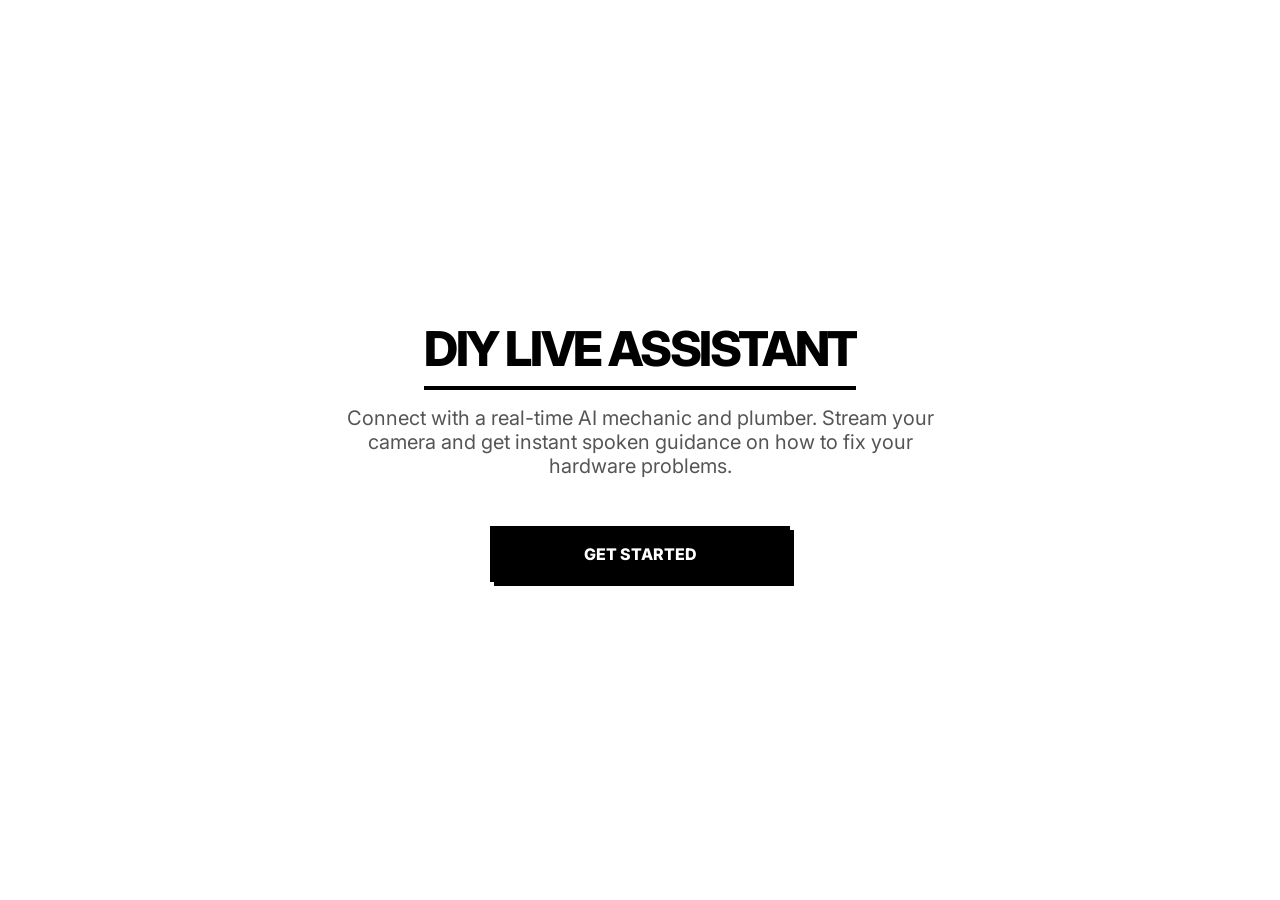
==== frontend/index.html @ 382ca2c0 "init" ====
<!DOCTYPE html>
<html lang="en">
<head>
    <meta charset="UTF-8">
    <meta name="viewport" content="width=device-width, initial-scale=1.0">
    <title>DIY Live Assistant</title>
    <link rel="stylesheet" href="style.css">
</head>
<body>
    <div class="landing-container">
        <h1 class="landing-title">DIY Live Assistant</h1>
        <p class="landing-subtitle">Connect with a real-time AI mechanic and plumber. Stream your camera and get instant spoken guidance on how to fix your hardware problems.</p>
        
        <a href="app.html" style="text-decoration: none; width: 100%; max-width: 300px;">
            <button class="btn btn-primary">Get Started</button>
        </a>
    </div>
</body>
</html>
---- frontend/style.css ----
@import url('https://fonts.googleapis.com/css2?family=Inter:wght@400;600;800&display=swap');

:root {
    --bg-light: #ffffff;
    --text-dark: #000000;
    --border-color: #000000;
    --primary: #000000;
    --primary-hover: #333333;
    --text-muted: #555555;
    --success: #000000;
    --danger: #000000;
}

* {
    box-sizing: border-box;
    margin: 0;
    padding: 0;
    font-family: 'Inter', sans-serif;
}

body {
    background-color: var(--bg-light);
    color: var(--text-dark);
    min-height: 100vh;
    overflow-x: hidden;
}

/* Minimalist Blueprint Boxes */
.minimal-box {
    background: var(--bg-light);
    border: 2px solid var(--border-color);
    padding: 1.5rem;
}

/* Landing Page Layout */
.landing-container {
    display: flex;
    flex-direction: column;
    justify-content: center;
    align-items: center;
    min-height: 100vh;
    padding: 2rem;
    text-align: center;
}

.landing-title {
    font-size: 3rem;
    font-weight: 800;
    margin-bottom: 1rem;
    text-transform: uppercase;
    letter-spacing: -0.05em;
    border-bottom: 4px solid var(--border-color);
    display: inline-block;
    padding-bottom: 0.5rem;
}

.landing-subtitle {
    font-size: 1.25rem;
    font-weight: 400;
    color: var(--text-muted);
    margin-bottom: 3rem;
    max-width: 600px;
}

/* Main UI Layout for App */
.app-container {
    position: relative;
    width: 100vw;
    height: 100vh;
    display: flex;
    justify-content: center;
    align-items: center;
    background-image: radial-gradient(#ccc 1px, transparent 1px);
    background-size: 20px 20px;
}

#camera-feed {
    position: absolute;
    top: 50%;
    left: 50%;
    transform: translate(-50%, -50%);
    width: 90%;
    max-width: 800px;
    height: auto;
    border: 4px solid var(--border-color);
    z-index: 0;
    background-color: #eee;
}

.ui-overlay {
    position: absolute;
    bottom: 2rem;
    right: 2rem;
    z-index: 10;
    width: 300px;
    display: flex;
    flex-direction: column;
    gap: 1rem;
    box-shadow: 8px 8px 0px var(--border-color);
}

.header h1 {
    font-size: 1.25rem;
    font-weight: 800;
    margin-bottom: 0.5rem;
    text-transform: uppercase;
}

.status-badge {
    display: inline-flex;
    align-items: center;
    gap: 0.5rem;
    font-size: 0.875rem;
    font-weight: 600;
    text-transform: uppercase;
}

.status-indicator {
    width: 12px;
    height: 12px;
    border: 2px solid var(--border-color);
    background-color: white;
}
.status-indicator.connected {
    background-color: var(--border-color);
}
.status-indicator.error {
    background-color: var(--border-color);
    background-image: repeating-linear-gradient(45deg, transparent, transparent 2px, #000 2px, #000 4px);
}

/* Tokens */
.token-card {
    display: flex;
    justify-content: space-between;
    align-items: center;
    border-top: 2px solid var(--border-color);
    padding-top: 1rem;
    margin-top: 0.5rem;
}

.token-balance {
    font-size: 1.25rem;
    font-weight: 800;
}

.link-btn {
    color: var(--text-dark);
    text-decoration: none;
    font-size: 0.875rem;
    font-weight: 800;
    text-transform: uppercase;
    border-bottom: 2px solid var(--border-color);
}
.link-btn:hover {
    background-color: var(--border-color);
    color: var(--bg-light);
}

/* Buttons */
.btn {
    width: 100%;
    padding: 1rem;
    border: 2px solid var(--border-color);
    font-size: 1rem;
    font-weight: 800;
    text-transform: uppercase;
    cursor: pointer;
    background-color: var(--bg-light);
    color: var(--text-dark);
    transition: all 0.2s ease;
    box-shadow: 4px 4px 0px var(--border-color);
}

.btn:hover {
    transform: translate(2px, 2px);
    box-shadow: 2px 2px 0px var(--border-color);
}

.btn:active {
    transform: translate(4px, 4px);
    box-shadow: 0px 0px 0px var(--border-color);
}

.btn-primary {
    background-color: var(--border-color);
    color: var(--bg-light);
}

/* Refill Page */
.refill-container {
    max-width: 900px;
    margin: 4rem auto;
    padding: 2rem;
}

.packages-grid {
    display: grid;
    grid-template-columns: repeat(auto-fit, minmax(250px, 1fr));
    gap: 2rem;
    margin-top: 3rem;
}

.package-card {
    display: flex;
    flex-direction: column;
    gap: 1rem;
    box-shadow: 8px 8px 0px var(--border-color);
}

.package-price {
    font-size: 2.5rem;
    font-weight: 800;
    border-bottom: 2px solid var(--border-color);
    padding-bottom: 0.5rem;
    margin-bottom: 0.5rem;
}

/* Animations */
@keyframes blink {
    0% { opacity: 1; }
    50% { opacity: 0; }
    100% { opacity: 1; }
}

.pulse-anim {
    animation: blink 1s infinite step-end;
}
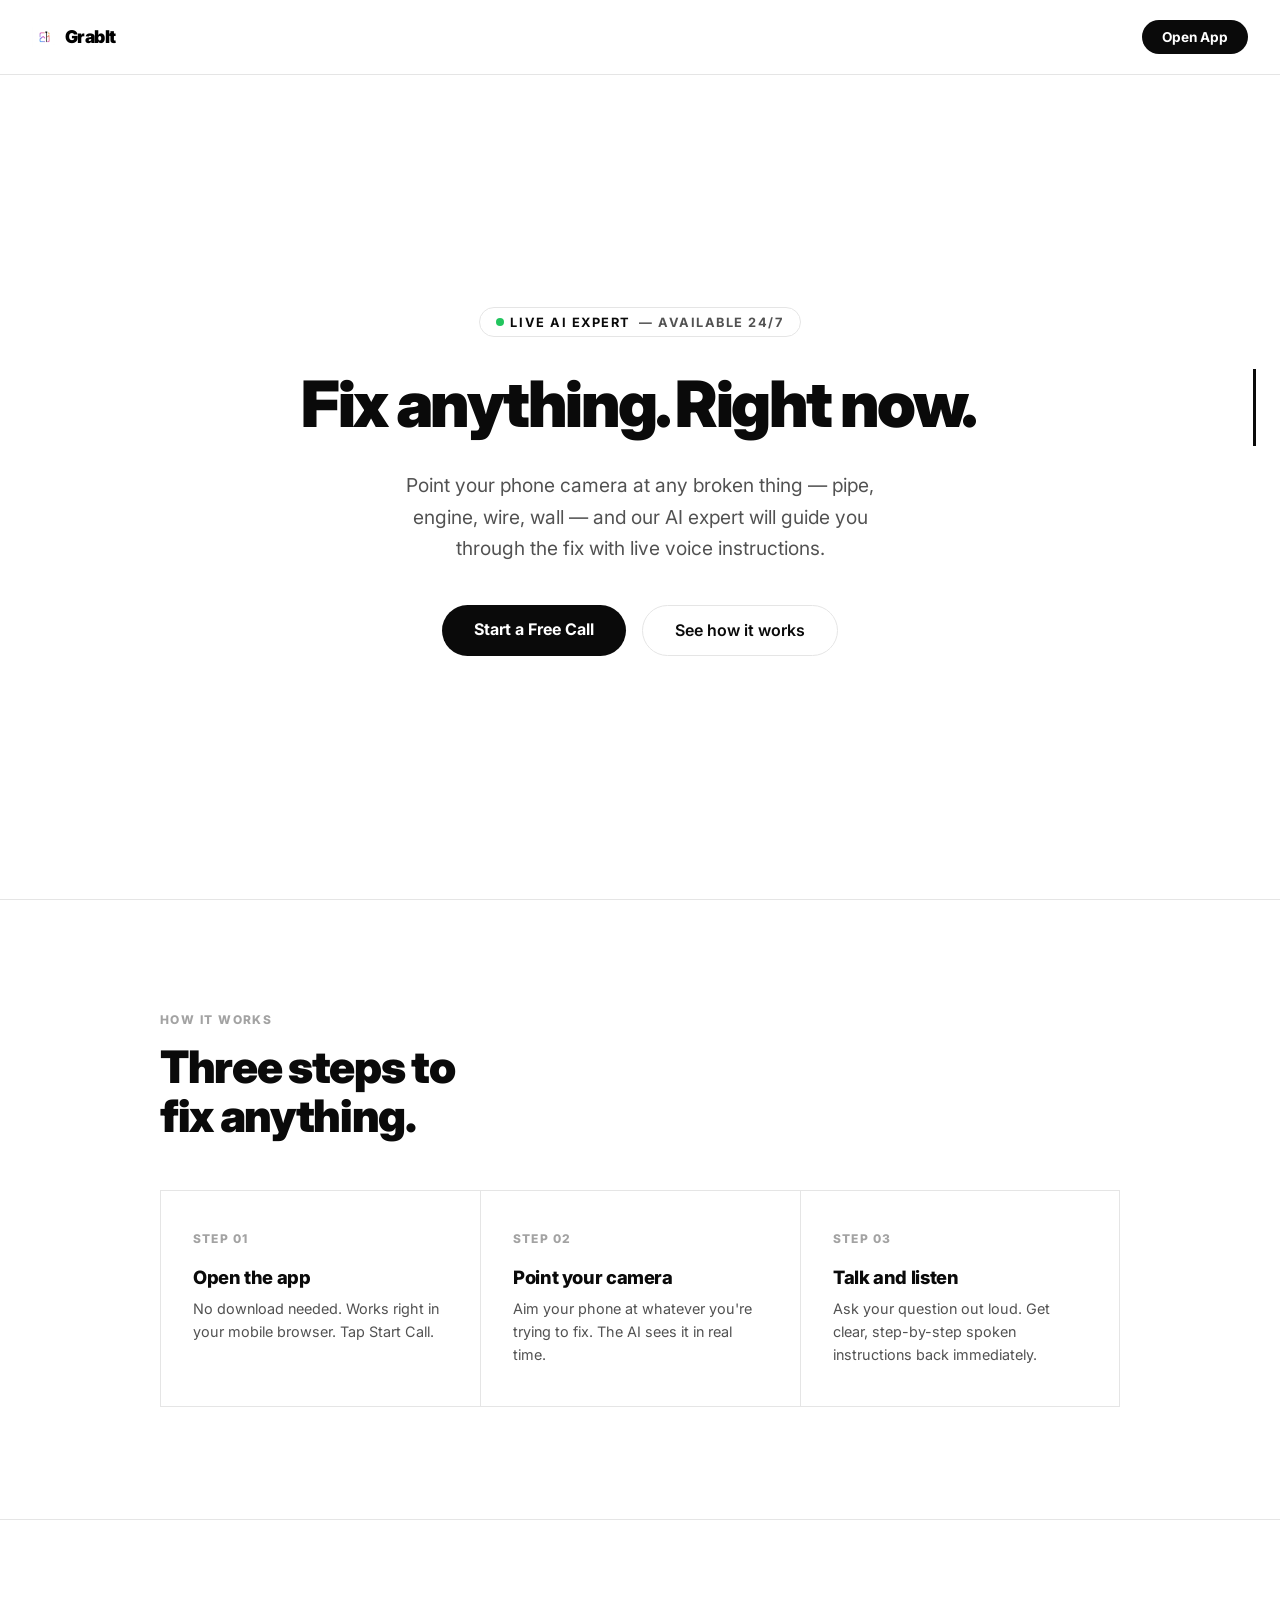
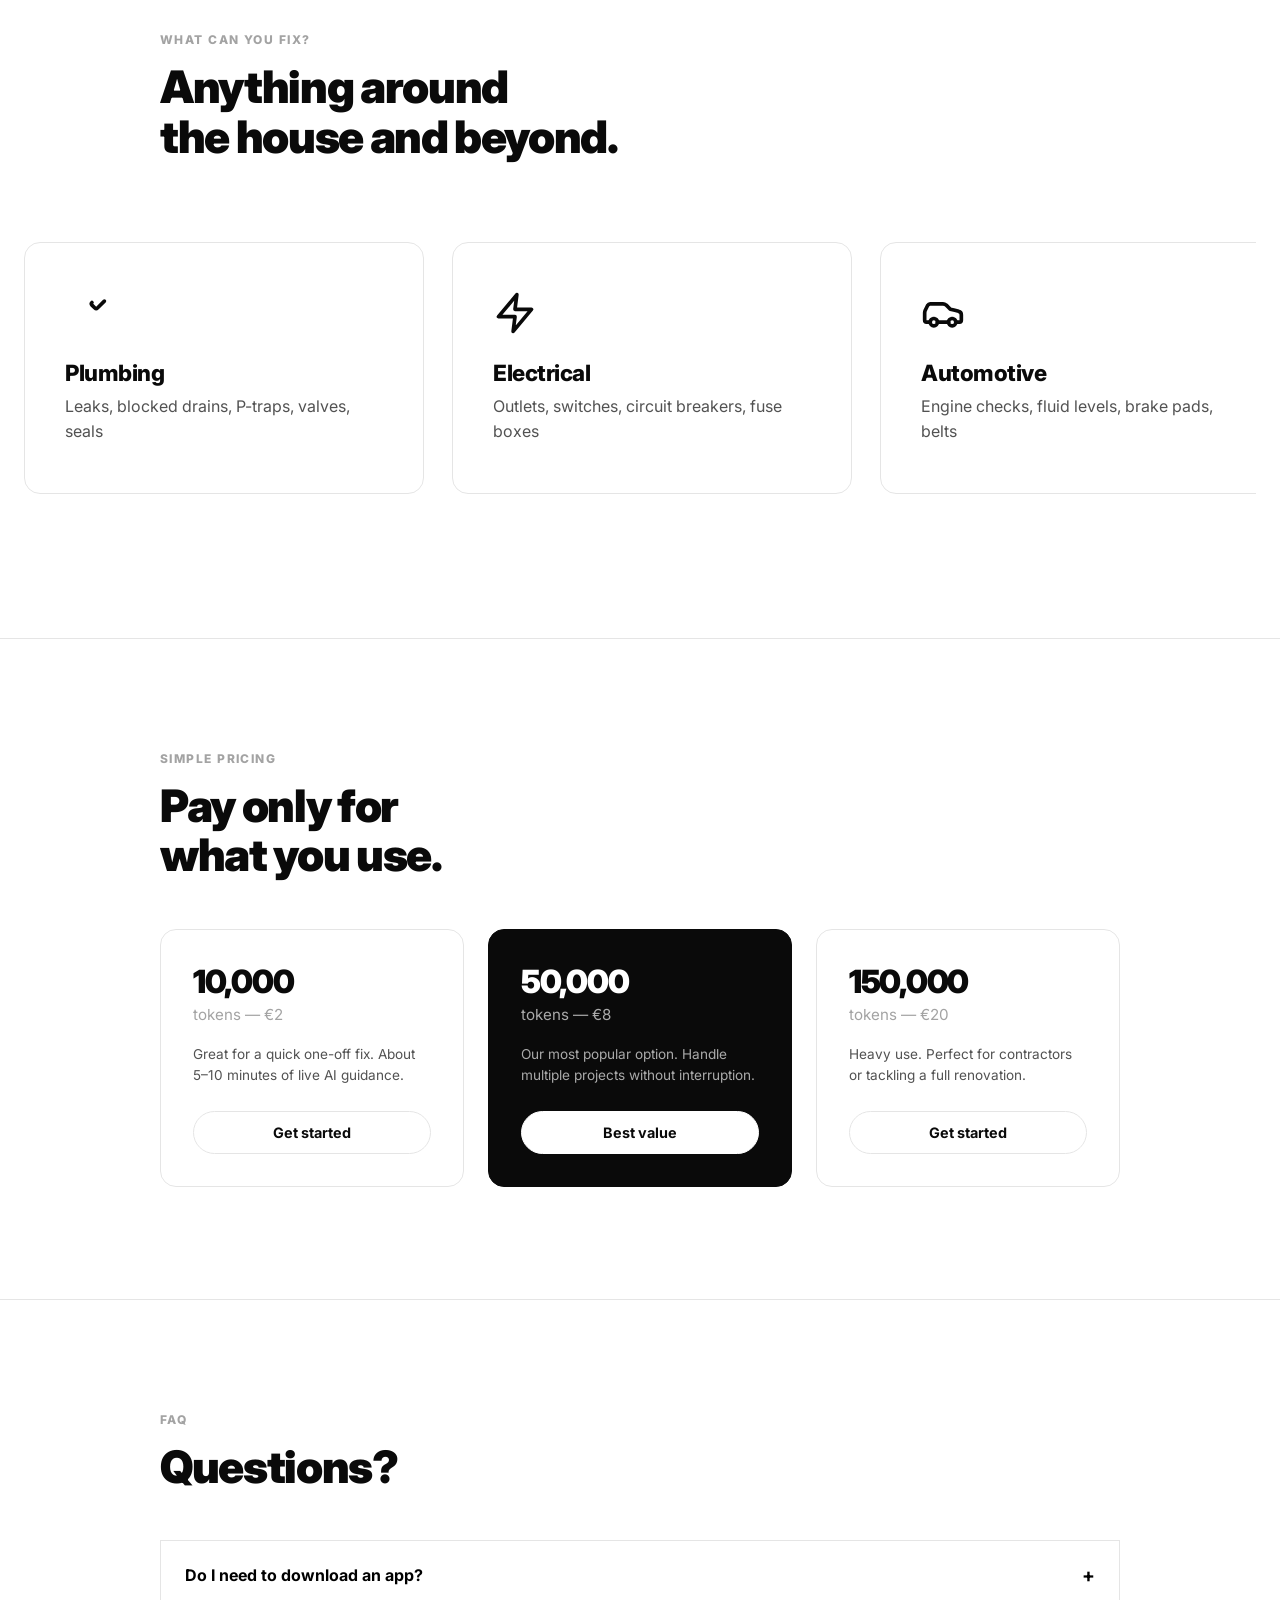
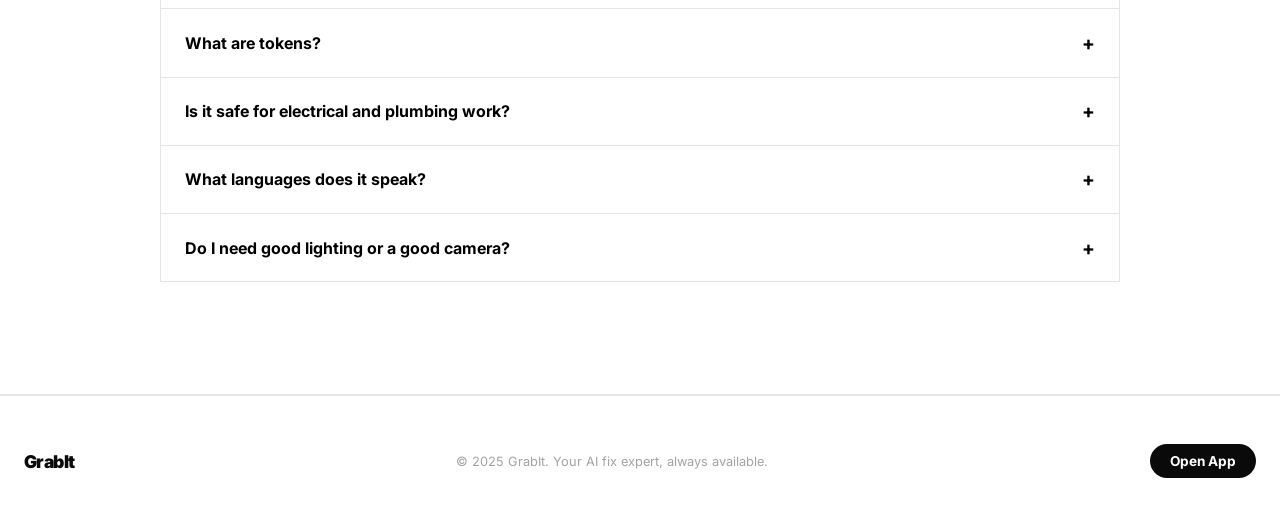
==== commit 3b0b342d: "added landing page" ====
--- a/frontend/index.html
+++ b/frontend/index.html
@@ -1,19 +1,303 @@
 <!DOCTYPE html>
 <html lang="en">
+
 <head>
     <meta charset="UTF-8">
     <meta name="viewport" content="width=device-width, initial-scale=1.0">
-    <title>DIY Live Assistant</title>
-    <link rel="stylesheet" href="style.css">
+    <meta name="description"
+        content="GrabIt — your real-time AI repair expert. Point your phone camera at any problem and get instant spoken guidance to fix it yourself.">
+    <title>GrabIt — AI Fix Expert in Your Pocket</title>
+    <link rel="preconnect" href="https://fonts.googleapis.com">
+    <link rel="preconnect" href="https://fonts.gstatic.com" crossorigin>
+    <link href="https://fonts.googleapis.com/css2?family=Inter:wght=400;500;600;700;800;900&display=swap"
+        rel="stylesheet">
+    <link rel="stylesheet" href="landind-style.css">
 </head>
+
 <body>
-    <div class="landing-container">
-        <h1 class="landing-title">DIY Live Assistant</h1>
-        <p class="landing-subtitle">Connect with a real-time AI mechanic and plumber. Stream your camera and get instant spoken guidance on how to fix your hardware problems.</p>
-        
-        <a href="app.html" style="text-decoration: none; width: 100%; max-width: 300px;">
-            <button class="btn btn-primary">Get Started</button>
-        </a>
-    </div>
+
+    <nav>
+        <div class="nav-logo">
+            <img src="./public/logo.png" alt="Logo">
+            <span>GrabIt</span>
+        </div>
+        <a href="app.html" class="nav-cta">Open App</a>
+    </nav>
+
+    <section class="hero animate-hero">
+        <div class="hero-eyebrow"><span>Live AI Expert</span> — Available 24/7</div>
+        <h1 class="typing-text">Fix anything. Right now.</h1>
+        <p class="hero-sub">
+            Point your phone camera at any broken thing — pipe, engine, wire, wall —
+            and our AI expert will guide you through the fix with live voice instructions.
+        </p>
+        <div class="hero-actions">
+            <a href="app.html" class="btn-primary">Start a Free Call</a>
+            <a href="#how" class="btn-ghost">See how it works</a>
+        </div>
+    </section>
+
+    <section class="section scroll-reveal" id="how">
+        <div class="section-inner">
+            <div class="section-label">How it works</div>
+            <h2 class="section-title">Three steps to<br>fix anything.</h2>
+            <div class="steps">
+                <div class="step">
+                    <div class="step-num">Step 01</div>
+                    <h3>Open the app</h3>
+                    <p>No download needed. Works right in your mobile browser. Tap Start Call.</p>
+                </div>
+                <div class="step">
+                    <div class="step-num">Step 02</div>
+                    <h3>Point your camera</h3>
+                    <p>Aim your phone at whatever you're trying to fix. The AI sees it in real time.</p>
+                </div>
+                <div class="step">
+                    <div class="step-num">Step 03</div>
+                    <h3>Talk and listen</h3>
+                    <p>Ask your question out loud. Get clear, step-by-step spoken instructions back immediately.</p>
+                </div>
+            </div>
+        </div>
+    </section>
+
+    <section class="section scroll-reveal" id="uses">
+        <div class="section-inner">
+            <div class="section-label">What can you fix?</div>
+            <h2 class="section-title">Anything around<br>the house and beyond.</h2>
+        </div>
+
+        <div class="use-cases-marquee">
+            <div class="use-cases-track">
+                <div class="use-case">
+                    <svg class="use-case-svg" viewBox="0 0 24 24" fill="none" stroke="currentColor" stroke-width="2"
+                        stroke-linecap="round" stroke-linejoin="round">
+                        <path
+                            d="M14.7 6.3a1 1 0 0 0 0 1.4l1.6 1.6a1 1 0 0 0 1.4 0l3.77-3.77a6 6 0 0 0-8.49l-9.19 9.19a4 4 0 0 0 5.66 5.66l9.2-9.19a6 6 0 0 0-8.49-8.49l-5.19 5.19" />
+                    </svg>
+                    <h3>Plumbing</h3>
+                    <p>Leaks, blocked drains, P-traps, valves, seals</p>
+                </div>
+                <div class="use-case">
+                    <svg class="use-case-svg" viewBox="0 0 24 24" fill="none" stroke="currentColor" stroke-width="2"
+                        stroke-linecap="round" stroke-linejoin="round">
+                        <polygon points="13 2 3 14 12 14 11 22 21 10 12 10 13 2" />
+                    </svg>
+                    <h3>Electrical</h3>
+                    <p>Outlets, switches, circuit breakers, fuse boxes</p>
+                </div>
+                <div class="use-case">
+                    <svg class="use-case-svg" viewBox="0 0 24 24" fill="none" stroke="currentColor" stroke-width="2"
+                        stroke-linecap="round" stroke-linejoin="round">
+                        <path
+                            d="M19 17h2c.6 0 1-.4 1-1v-3c0-.9-.7-1.7-1.5-1.9C18.7 10.6 16 10 16 10s-1.3-1.4-2.2-2.3c-.5-.4-1.1-.7-1.8-.7H5c-.6 0-1.1.4-1.4.9l-1.4 2.9A3.7 3.7 0 0 0 2 12v4c0 .6.4 1 1 1h2" />
+                        <circle cx="7" cy="17" r="2" />
+                        <path d="M9 17h6" />
+                        <circle cx="17" cy="17" r="2" />
+                    </svg>
+                    <h3>Automotive</h3>
+                    <p>Engine checks, fluid levels, brake pads, belts</p>
+                </div>
+                <div class="use-case">
+                    <svg class="use-case-svg" viewBox="0 0 24 24" fill="none" stroke="currentColor" stroke-width="2"
+                        stroke-linecap="round" stroke-linejoin="round">
+                        <rect x="3" y="3" width="18" height="18" rx="2" ry="2" />
+                        <line x1="9" y1="3" x2="9" y2="21" />
+                        <line x1="15" y1="3" x2="15" y2="21" />
+                        <line x1="3" y1="9" x2="21" y2="9" />
+                        <line x1="3" y1="15" x2="21" y2="15" />
+                    </svg>
+                    <h3>Construction</h3>
+                    <p>Walls, tiling, flooring, framing, patching</p>
+                </div>
+                <div class="use-case">
+                    <svg class="use-case-svg" viewBox="0 0 24 24" fill="none" stroke="currentColor" stroke-width="2"
+                        stroke-linecap="round" stroke-linejoin="round">
+                        <path d="M14 14.76V3.5a2.5 2.5 0 0 0-5 0v11.26a4.5 4.5 0 1 0 5 0z" />
+                    </svg>
+                    <h3>HVAC</h3>
+                    <p>Filters, thermostats, vents, AC diagnostics</p>
+                </div>
+                <div class="use-case">
+                    <svg class="use-case-svg" viewBox="0 0 24 24" fill="none" stroke="currentColor" stroke-width="2"
+                        stroke-linecap="round" stroke-linejoin="round">
+                        <path d="M18 2h-6a2 2 0 0 0-2 2v16a2 2 0 0 0 2 2h6a2 2 0 0 0 2-2V4a2 2 0 0 0-2-2z" />
+                        <path d="M14 18h.01" />
+                    </svg>
+                    <h3>Appliances</h3>
+                    <p>Washing machines, ovens, fridges, boilers</p>
+                </div>
+
+                <div class="use-case">
+                    <svg class="use-case-svg" viewBox="0 0 24 24" fill="none" stroke="currentColor" stroke-width="2"
+                        stroke-linecap="round" stroke-linejoin="round">
+                        <path
+                            d="M14.7 6.3a1 1 0 0 0 0 1.4l1.6 1.6a1 1 0 0 0 1.4 0l3.77-3.77a6 6 0 0 0-8.49l-9.19 9.19a4 4 0 0 0 5.66 5.66l9.2-9.19a6 6 0 0 0-8.49-8.49l-5.19 5.19" />
+                    </svg>
+                    <h3>Plumbing</h3>
+                    <p>Leaks, blocked drains, P-traps, valves, seals</p>
+                </div>
+                <div class="use-case">
+                    <svg class="use-case-svg" viewBox="0 0 24 24" fill="none" stroke="currentColor" stroke-width="2"
+                        stroke-linecap="round" stroke-linejoin="round">
+                        <polygon points="13 2 3 14 12 14 11 22 21 10 12 10 13 2" />
+                    </svg>
+                    <h3>Electrical</h3>
+                    <p>Outlets, switches, circuit breakers, fuse boxes</p>
+                </div>
+                <div class="use-case">
+                    <svg class="use-case-svg" viewBox="0 0 24 24" fill="none" stroke="currentColor" stroke-width="2"
+                        stroke-linecap="round" stroke-linejoin="round">
+                        <path
+                            d="M19 17h2c.6 0 1-.4 1-1v-3c0-.9-.7-1.7-1.5-1.9C18.7 10.6 16 10 16 10s-1.3-1.4-2.2-2.3c-.5-.4-1.1-.7-1.8-.7H5c-.6 0-1.1.4-1.4.9l-1.4 2.9A3.7 3.7 0 0 0 2 12v4c0 .6.4 1 1 1h2" />
+                        <circle cx="7" cy="17" r="2" />
+                        <path d="M9 17h6" />
+                        <circle cx="17" cy="17" r="2" />
+                    </svg>
+                    <h3>Automotive</h3>
+                    <p>Engine checks, fluid levels, brake pads, belts</p>
+                </div>
+                <div class="use-case">
+                    <svg class="use-case-svg" viewBox="0 0 24 24" fill="none" stroke="currentColor" stroke-width="2"
+                        stroke-linecap="round" stroke-linejoin="round">
+                        <rect x="3" y="3" width="18" height="18" rx="2" ry="2" />
+                        <line x1="9" y1="3" x2="9" y2="21" />
+                        <line x1="15" y1="3" x2="15" y2="21" />
+                        <line x1="3" y1="9" x2="21" y2="9" />
+                        <line x1="3" y1="15" x2="21" y2="15" />
+                    </svg>
+                    <h3>Construction</h3>
+                    <p>Walls, tiling, flooring, framing, patching</p>
+                </div>
+                <div class="use-case">
+                    <svg class="use-case-svg" viewBox="0 0 24 24" fill="none" stroke="currentColor" stroke-width="2"
+                        stroke-linecap="round" stroke-linejoin="round">
+                        <path d="M14 14.76V3.5a2.5 2.5 0 0 0-5 0v11.26a4.5 4.5 0 1 0 5 0z" />
+                    </svg>
+                    <h3>HVAC</h3>
+                    <p>Filters, thermostats, vents, AC diagnostics</p>
+                </div>
+                <div class="use-case">
+                    <svg class="use-case-svg" viewBox="0 0 24 24" fill="none" stroke="currentColor" stroke-width="2"
+                        stroke-linecap="round" stroke-linejoin="round">
+                        <path d="M18 2h-6a2 2 0 0 0-2 2v16a2 2 0 0 0 2 2h6a2 2 0 0 0 2-2V4a2 2 0 0 0-2-2z" />
+                        <path d="M14 18h.01" />
+                    </svg>
+                    <h3>Appliances</h3>
+                    <p>Washing machines, ovens, fridges, boilers</p>
+                </div>
+            </div>
+        </div>
+    </section>
+
+    <section class="section scroll-reveal" id="pricing">
+        <div class="section-inner">
+            <div class="section-label">Simple pricing</div>
+            <h2 class="section-title">Pay only for<br>what you use.</h2>
+            <div class="pricing-grid">
+                <div class="price-card">
+                    <div class="price-tokens">10,000</div>
+                    <div class="price-amount">tokens — €2</div>
+                    <p class="price-desc">Great for a quick one-off fix. About 5–10 minutes of live AI guidance.</p>
+                    <a href="refill.html" class="price-btn">Get started</a>
+                </div>
+                <div class="price-card featured">
+                    <div class="price-tokens">50,000</div>
+                    <div class="price-amount">tokens — €8</div>
+                    <p class="price-desc">Our most popular option. Handle multiple projects without interruption.</p>
+                    <a href="refill.html" class="price-btn">Best value</a>
+                </div>
+                <div class="price-card">
+                    <div class="price-tokens">150,000</div>
+                    <div class="price-amount">tokens — €20</div>
+                    <p class="price-desc">Heavy use. Perfect for contractors or tackling a full renovation.</p>
+                    <a href="refill.html" class="price-btn">Get started</a>
+                </div>
+            </div>
+        </div>
+    </section>
+
+    <section class="section scroll-reveal" id="faq">
+        <div class="section-inner">
+            <div class="section-label">FAQ</div>
+            <h2 class="section-title">Questions?</h2>
+            <div class="faq-list">
+                <div class="faq-item">
+                    <button class="faq-q" onclick="toggleFaq(this)">
+                        Do I need to download an app?
+                        <span class="arrow">+</span>
+                    </button>
+                    <div class="faq-a">No. GrabIt runs entirely in your mobile browser — Safari, Chrome, Firefox. Just
+                        open the link and tap Start Call.</div>
+                </div>
+                <div class="faq-item">
+                    <button class="faq-q" onclick="toggleFaq(this)">
+                        What are tokens?
+                        <span class="arrow">+</span>
+                    </button>
+                    <div class="faq-a">Tokens are our usage unit. A live AI call uses tokens as you talk and stream
+                        video. You only pay for the time you actually use.</div>
+                </div>
+                <div class="faq-item">
+                    <button class="faq-q" onclick="toggleFaq(this)">
+                        Is it safe for electrical and plumbing work?
+                        <span class="arrow">+</span>
+                    </button>
+                    <div class="faq-a">The AI will always tell you to turn off the power or shut the water valve before
+                        touching anything. Safety is built into every step.</div>
+                </div>
+                <div class="faq-item">
+                    <button class="faq-q" onclick="toggleFaq(this)">
+                        What languages does it speak?
+                        <span class="arrow">+</span>
+                    </button>
+                    <div class="faq-a">Just speak to it in your language and it will match you instantly — English,
+                        Spanish, French, German, Croatian, and dozens more.</div>
+                </div>
+                <div class="faq-item">
+                    <button class="faq-q" onclick="toggleFaq(this)">
+                        Do I need good lighting or a good camera?
+                        <span class="arrow">+</span>
+                    </button>
+                    <div class="faq-a">Any modern smartphone works. The AI will ask you to reposition the camera if it
+                        can't see clearly enough to help you.</div>
+                </div>
+            </div>
+        </div>
+    </section>
+
+    <footer>
+        <div class="footer-logo">GrabIt</div>
+        <div class="footer-note">© 2025 GrabIt. Your AI fix expert, always available.</div>
+        <a href="app.html" class="nav-cta" style="font-size:0.85rem;">Open App</a>
+    </footer>
+
+    <script>
+        function toggleFaq(btn) {
+            const item = btn.closest('.faq-item');
+            item.classList.toggle('open');
+        }
+
+        const observerOptions = {
+            root: null,
+            rootMargin: '0px',
+            threshold: 0.15
+        };
+
+        const revealOnScroll = new IntersectionObserver((entries, observer) => {
+            entries.forEach(entry => {
+                if (entry.isIntersecting) {
+                    entry.target.classList.add('in-view');
+                    observer.unobserve(entry.target);
+                }
+            });
+        }, observerOptions);
+
+        document.querySelectorAll('.scroll-reveal').forEach(el => {
+            revealOnScroll.observe(el);
+        });
+    </script>
+
 </body>
-</html>
+
+</html>
--- a/frontend/landind-style.css
+++ b/frontend/landind-style.css
@@ -0,0 +1,597 @@
+*,
+*::before,
+*::after {
+    box-sizing: border-box;
+    margin: 0;
+    padding: 0;
+}
+
+:root {
+    --black: #0a0a0a;
+    --white: #ffffff;
+    --gray-100: #f5f5f5;
+    --gray-200: #e5e5e5;
+    --gray-400: #a3a3a3;
+    --gray-600: #525252;
+}
+
+html {
+    scroll-behavior: smooth;
+}
+
+body {
+    font-family: 'Inter', sans-serif;
+    background: var(--white);
+    color: var(--black);
+    overflow-x: hidden;
+}
+
+/* ── NAV ─────────────────────────────────── */
+nav {
+    position: fixed;
+    top: 0;
+    left: 0;
+    right: 0;
+    z-index: 100;
+    display: flex;
+    justify-content: space-between;
+    align-items: center;
+    padding: 1.25rem 2rem;
+    background: rgba(255, 255, 255, 0.92);
+    backdrop-filter: blur(12px);
+    border-bottom: 1px solid var(--gray-200);
+}
+
+.nav-logo {
+    display: flex;
+    align-items: center;
+    gap: 8px;
+    font-size: 1.1rem;
+    font-weight: 900;
+    letter-spacing: -0.03em;
+    color: #000000;
+}
+
+.nav-logo img {
+    height: 1.25rem;
+    width: auto;
+    object-fit: contain;
+}
+
+.nav-cta {
+    background: var(--black);
+    color: var(--white);
+    text-decoration: none;
+    font-size: 0.85rem;
+    font-weight: 700;
+    padding: 0.55rem 1.25rem;
+    border-radius: 50px;
+    transition: opacity 0.2s;
+}
+
+.nav-cta:hover {
+    opacity: 0.75;
+}
+
+/* ── ANIMATIONS ──────────────────────────── */
+
+@keyframes heroFadeUp {
+    0% {
+        opacity: 0;
+        transform: translateY(30px);
+    }
+
+    100% {
+        opacity: 1;
+        transform: translateY(0);
+    }
+}
+
+/* Typing Keyframes */
+@keyframes typing {
+    from {
+        width: 0
+    }
+
+    to {
+        width: 100%
+    }
+}
+
+@keyframes blink-caret {
+
+    from,
+    to {
+        border-color: transparent
+    }
+
+    50% {
+        border-color: var(--black);
+    }
+}
+
+@keyframes marquee {
+    0% {
+        transform: translate3d(0, 0, 0);
+    }
+
+    100% {
+        transform: translate3d(-50%, 0, 0);
+    }
+}
+
+.scroll-reveal {
+    opacity: 0;
+    transform: translateY(50px);
+    transition: opacity 0.8s cubic-bezier(0.16, 1, 0.3, 1), transform 0.8s cubic-bezier(0.16, 1, 0.3, 1);
+}
+
+.scroll-reveal.in-view {
+    opacity: 1;
+    transform: translateY(0);
+}
+
+/* ── HERO ────────────────────────────────── */
+.hero {
+    min-height: 100vh;
+    display: flex;
+    flex-direction: column;
+    justify-content: center;
+    align-items: center;
+    text-align: center;
+    padding: 8rem 1.5rem 4rem;
+    border-bottom: 1px solid var(--gray-200);
+}
+
+.animate-hero .hero-eyebrow,
+.animate-hero .hero-sub,
+.animate-hero .hero-actions {
+    opacity: 0;
+    animation: heroFadeUp 1s cubic-bezier(0.16, 1, 0.3, 1) forwards;
+}
+
+.animate-hero .hero-eyebrow {
+    animation-delay: 0.1s;
+}
+
+.animate-hero .hero-sub {
+    animation-delay: 1.1s;
+}
+
+/* Delayed slightly to let heading finish typing */
+.animate-hero .hero-actions {
+    animation-delay: 1.3s;
+}
+
+.hero-eyebrow {
+    display: inline-flex;
+    align-items: center;
+    gap: 0.5rem;
+    font-size: 0.8rem;
+    font-weight: 700;
+    text-transform: uppercase;
+    letter-spacing: 0.12em;
+    color: var(--gray-600);
+    border: 1px solid var(--gray-200);
+    padding: 0.4rem 1rem;
+    border-radius: 50px;
+    margin-bottom: 2rem;
+}
+
+/* Pure CSS Typing Heading Layout */
+.typing-text {
+    font-size: clamp(2rem, 5vw, 4.5rem);
+    font-weight: 900;
+    letter-spacing: -0.04em;
+    line-height: 1.1;
+    max-width: 100%;
+    overflow: hidden;
+    border-right: 3px solid var(--black);
+    white-space: nowrap;
+    margin: 0 auto 1.5rem;
+    width: 0;
+    min-height: 1.2em;
+    /* Prevents vertical layout shift */
+    animation:
+        typing 1.2s steps(25, end) 0.3s forwards,
+        blink-caret 0.75s step-end infinite;
+}
+
+.hero-eyebrow span {
+    color: var(--black);
+    display: inline-flex;
+    align-items: center;
+    gap: 6px;
+}
+
+/* Custom CSS Indicator Dot to Replace Emoji */
+.hero-eyebrow span::before {
+    content: '';
+    display: inline-block;
+    width: 8px;
+    height: 8px;
+    background-color: #22c55e;
+    border-radius: 50%;
+}
+
+.hero-sub {
+    font-size: clamp(1rem, 2.5vw, 1.2rem);
+    color: var(--gray-600);
+    max-width: 520px;
+    line-height: 1.65;
+    margin-bottom: 2.5rem;
+}
+
+.hero-actions {
+    display: flex;
+    gap: 1rem;
+    flex-wrap: wrap;
+    justify-content: center;
+}
+
+.btn-primary {
+    background: var(--black);
+    color: var(--white);
+    text-decoration: none;
+    font-size: 1rem;
+    font-weight: 700;
+    padding: 0.9rem 2rem;
+    border-radius: 50px;
+    transition: opacity 0.2s, transform 0.2s;
+    display: inline-block;
+}
+
+.btn-primary:hover {
+    opacity: 0.8;
+    transform: translateY(-2px);
+}
+
+.btn-ghost {
+    background: transparent;
+    color: var(--black);
+    text-decoration: none;
+    font-size: 1rem;
+    font-weight: 600;
+    padding: 0.9rem 2rem;
+    border-radius: 50px;
+    border: 1.5px solid var(--gray-200);
+    transition: border-color 0.2s, transform 0.2s;
+    display: inline-block;
+}
+
+.btn-ghost:hover {
+    border-color: var(--black);
+    transform: translateY(-2px);
+}
+
+/* ── HOW IT WORKS ────────────────────────── */
+.section {
+    padding: 7rem 1.5rem;
+    border-bottom: 1px solid var(--gray-200);
+}
+
+.section-inner {
+    max-width: 960px;
+    margin: 0 auto;
+}
+
+.section-label {
+    font-size: 0.75rem;
+    font-weight: 800;
+    text-transform: uppercase;
+    letter-spacing: 0.12em;
+    color: var(--gray-400);
+    margin-bottom: 1rem;
+}
+
+.section-title {
+    font-size: clamp(1.8rem, 4vw, 2.8rem);
+    font-weight: 900;
+    letter-spacing: -0.03em;
+    line-height: 1.1;
+    margin-bottom: 3rem;
+}
+
+.steps {
+    display: grid;
+    grid-template-columns: repeat(auto-fit, minmax(220px, 1fr));
+    gap: 0;
+}
+
+.step {
+    padding: 2.5rem 2rem;
+    border: 1px solid var(--gray-200);
+    border-right: none;
+    transition: background 0.2s;
+}
+
+.step:last-child {
+    border-right: 1px solid var(--gray-200);
+}
+
+.step:hover {
+    background: var(--gray-100);
+}
+
+.step-num {
+    font-size: 0.75rem;
+    font-weight: 800;
+    color: var(--gray-400);
+    text-transform: uppercase;
+    letter-spacing: 0.1em;
+    margin-bottom: 1.25rem;
+}
+
+.step h3 {
+    font-size: 1.15rem;
+    font-weight: 800;
+    margin-bottom: 0.6rem;
+    letter-spacing: -0.02em;
+}
+
+.step p {
+    font-size: 0.9rem;
+    color: var(--gray-600);
+    line-height: 1.6;
+}
+
+/* ── AUTOMATED USE CASES TRACK ── */
+.use-cases-marquee {
+    width: 100%;
+    overflow: hidden;
+    padding: 2rem 0;
+    position: relative;
+}
+
+.use-cases-track {
+    white-space: nowrap;
+    display: inline-block;
+    animation: marquee 25s linear infinite;
+}
+
+.use-cases-track:hover {
+    animation-play-state: paused;
+}
+
+.use-case {
+    display: inline-block;
+    vertical-align: top;
+    background: var(--white);
+    border: 1px solid var(--gray-200);
+    padding: 3rem 2.5rem;
+    width: 400px;
+    margin-right: 24px;
+    white-space: normal;
+    border-radius: 16px;
+    transition: background 0.25s, color 0.25s, transform 0.25s;
+}
+
+.use-case:hover {
+    background: var(--black);
+    color: var(--white);
+    transform: translateY(-4px);
+}
+
+.use-case-svg {
+    width: 44px;
+    height: 44px;
+    margin-bottom: 20px;
+    color: inherit;
+}
+
+.use-case h3 {
+    font-size: 1.4rem;
+    font-weight: 800;
+    letter-spacing: -0.02em;
+    margin-bottom: 0.5rem;
+}
+
+.use-case p {
+    font-size: 1rem;
+    color: var(--gray-600);
+    line-height: 1.6;
+}
+
+.use-case:hover p {
+    color: var(--gray-400);
+}
+
+/* ── PRICING ─────────────────────────────── */
+.pricing-grid {
+    display: grid;
+    grid-template-columns: repeat(auto-fit, minmax(240px, 1fr));
+    gap: 1.5rem;
+    margin-top: 1rem;
+}
+
+.price-card {
+    border: 1.5px solid var(--gray-200);
+    padding: 2rem;
+    border-radius: 16px;
+    transition: border-color 0.2s, transform 0.2s;
+}
+
+.price-card:hover {
+    border-color: var(--black);
+    transform: translateY(-4px);
+}
+
+.price-card.featured {
+    background: var(--black);
+    color: var(--white);
+    border-color: var(--black);
+}
+
+.price-tokens {
+    font-size: 2rem;
+    font-weight: 900;
+    letter-spacing: -0.04em;
+    margin-bottom: 0.25rem;
+}
+
+.price-amount {
+    font-size: 0.95rem;
+    color: var(--gray-400);
+    margin-bottom: 1.25rem;
+}
+
+.price-card.featured .price-amount {
+    color: #aaa;
+}
+
+.price-desc {
+    font-size: 0.85rem;
+    color: var(--gray-600);
+    line-height: 1.6;
+    margin-bottom: 1.5rem;
+}
+
+.price-card.featured .price-desc {
+    color: #aaa;
+}
+
+.price-btn {
+    display: block;
+    text-align: center;
+    text-decoration: none;
+    font-size: 0.9rem;
+    font-weight: 700;
+    padding: 0.75rem;
+    border-radius: 50px;
+    border: 1.5px solid var(--gray-200);
+    color: var(--black);
+    transition: background 0.2s, color 0.2s;
+}
+
+.price-btn:hover {
+    background: var(--black);
+    color: var(--white);
+    border-color: var(--black);
+}
+
+.price-card.featured .price-btn {
+    background: var(--white);
+    color: var(--black);
+    border-color: var(--white);
+}
+
+.price-card.featured .price-btn:hover {
+    background: var(--gray-200);
+}
+
+/* ── FAQ ─────────────────────────────────── */
+.faq-list {
+    display: flex;
+    flex-direction: column;
+    gap: 0;
+    border: 1px solid var(--gray-200);
+}
+
+.faq-item {
+    border-bottom: 1px solid var(--gray-200);
+    overflow: hidden;
+}
+
+.faq-item:last-child {
+    border-bottom: none;
+}
+
+.faq-q {
+    width: 100%;
+    background: none;
+    border: none;
+    text-align: left;
+    font-family: 'Inter', sans-serif;
+    font-size: 1rem;
+    font-weight: 700;
+    padding: 1.35rem 1.5rem;
+    cursor: pointer;
+    display: flex;
+    justify-content: space-between;
+    align-items: center;
+    transition: background 0.15s;
+}
+
+.faq-q:hover {
+    background: var(--gray-100);
+}
+
+.faq-q .arrow {
+    font-size: 1.2rem;
+    transition: transform 0.25s;
+    flex-shrink: 0;
+}
+
+.faq-item.open .arrow {
+    transform: rotate(45deg);
+}
+
+.faq-a {
+    display: none;
+    padding: 0 1.5rem 1.25rem;
+    font-size: 0.9rem;
+    color: var(--gray-600);
+    line-height: 1.7;
+}
+
+.faq-item.open .faq-a {
+    display: block;
+}
+
+/* ── FOOTER ──────────────────────────────── */
+footer {
+    padding: 3rem 1.5rem;
+    display: flex;
+    justify-content: space-between;
+    align-items: center;
+    flex-wrap: wrap;
+    gap: 1rem;
+    border-top: 1px solid var(--gray-200);
+}
+
+.footer-logo {
+    font-size: 1.1rem;
+    font-weight: 900;
+    letter-spacing: -0.03em;
+}
+
+.footer-note {
+    font-size: 0.8rem;
+    color: var(--gray-400);
+}
+
+/* ── RESPONSIVE ──────────────────────────── */
+@media (max-width: 600px) {
+    nav {
+        padding: 1rem 1.25rem;
+    }
+
+    .typing-text {
+        white-space: normal;
+        /* Permits normal wrapping on smaller screens */
+        border-right: none;
+        animation: heroFadeUp 1s cubic-bezier(0.16, 1, 0.3, 1) forwards;
+        animation-delay: 0.25s;
+        width: 100%;
+        opacity: 0;
+    }
+
+    .use-case {
+        width: 300px;
+        padding: 2rem 1.5rem;
+    }
+
+    .step {
+        border-right: 1px solid var(--gray-200);
+        border-bottom: none;
+    }
+
+    .step:last-child {
+        border-bottom: 1px solid var(--gray-200);
+    }
+
+    footer {
+        flex-direction: column;
+        text-align: center;
+    }
+}
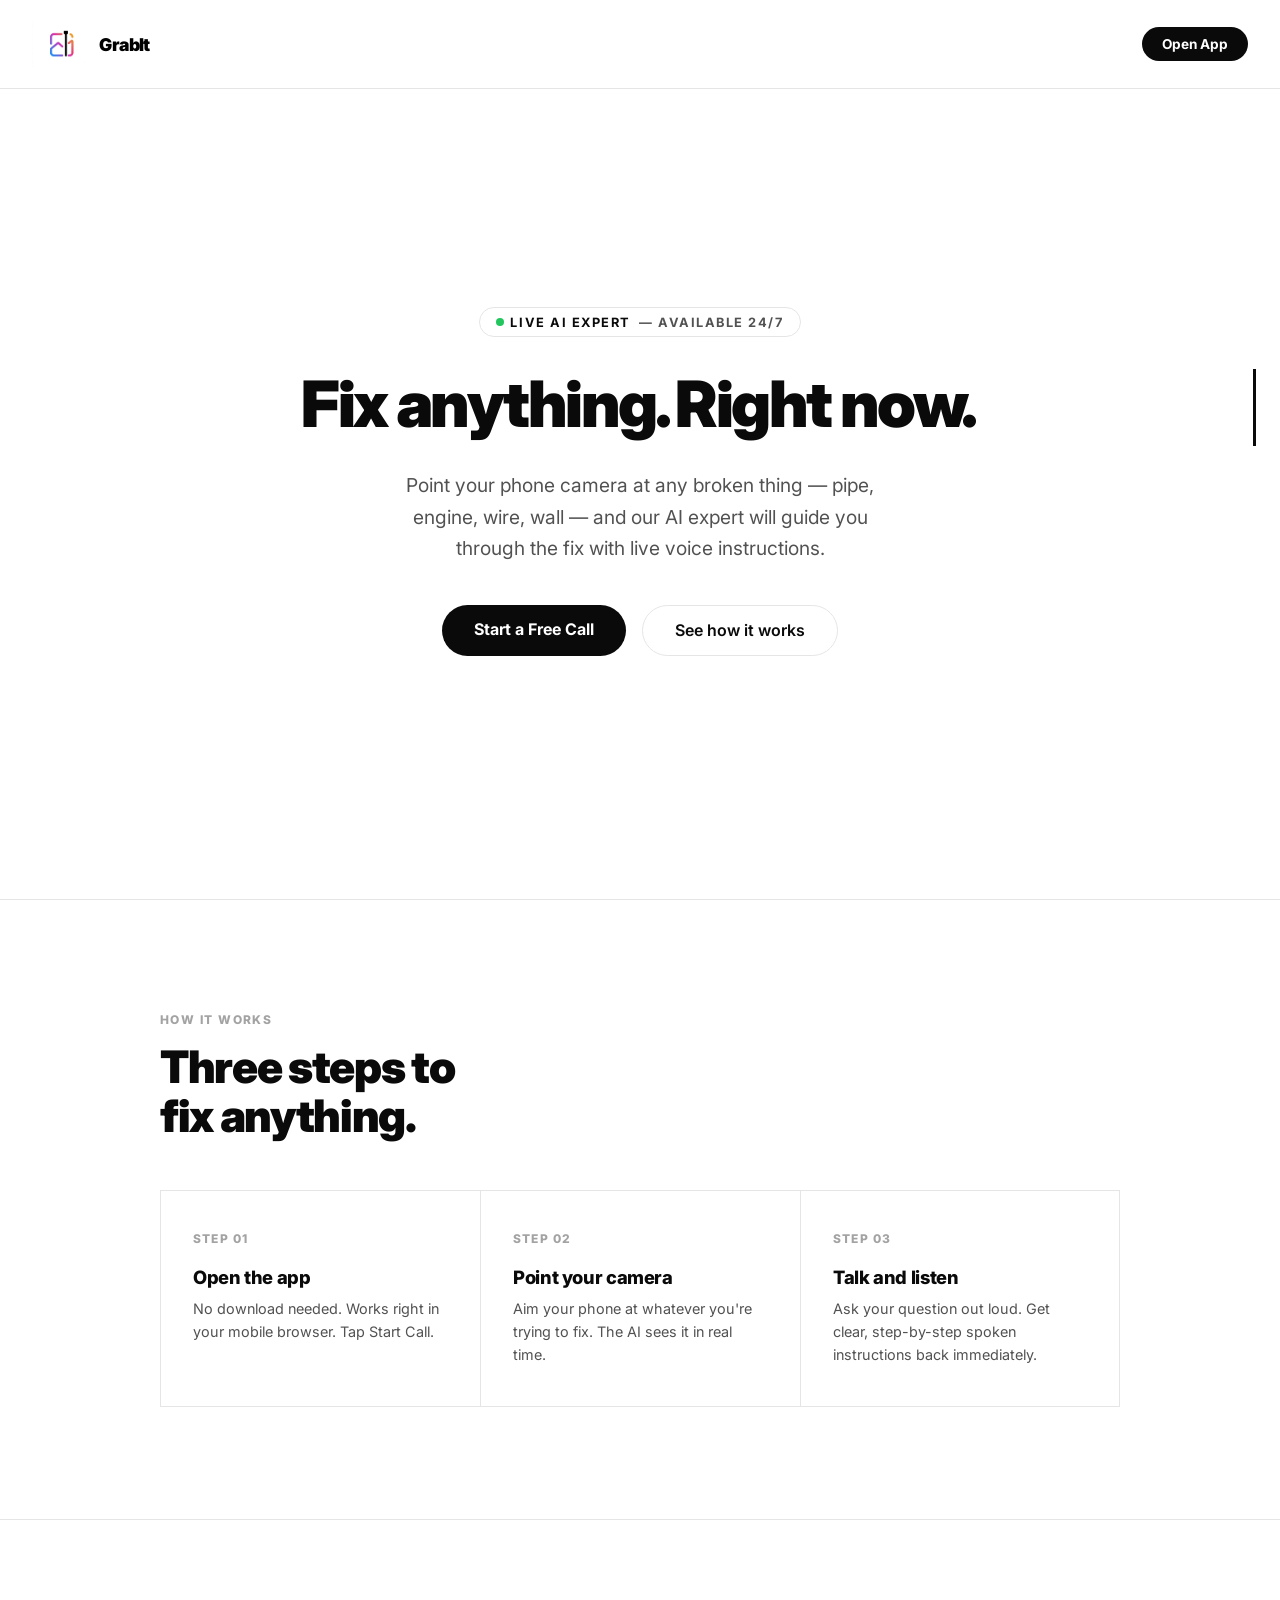
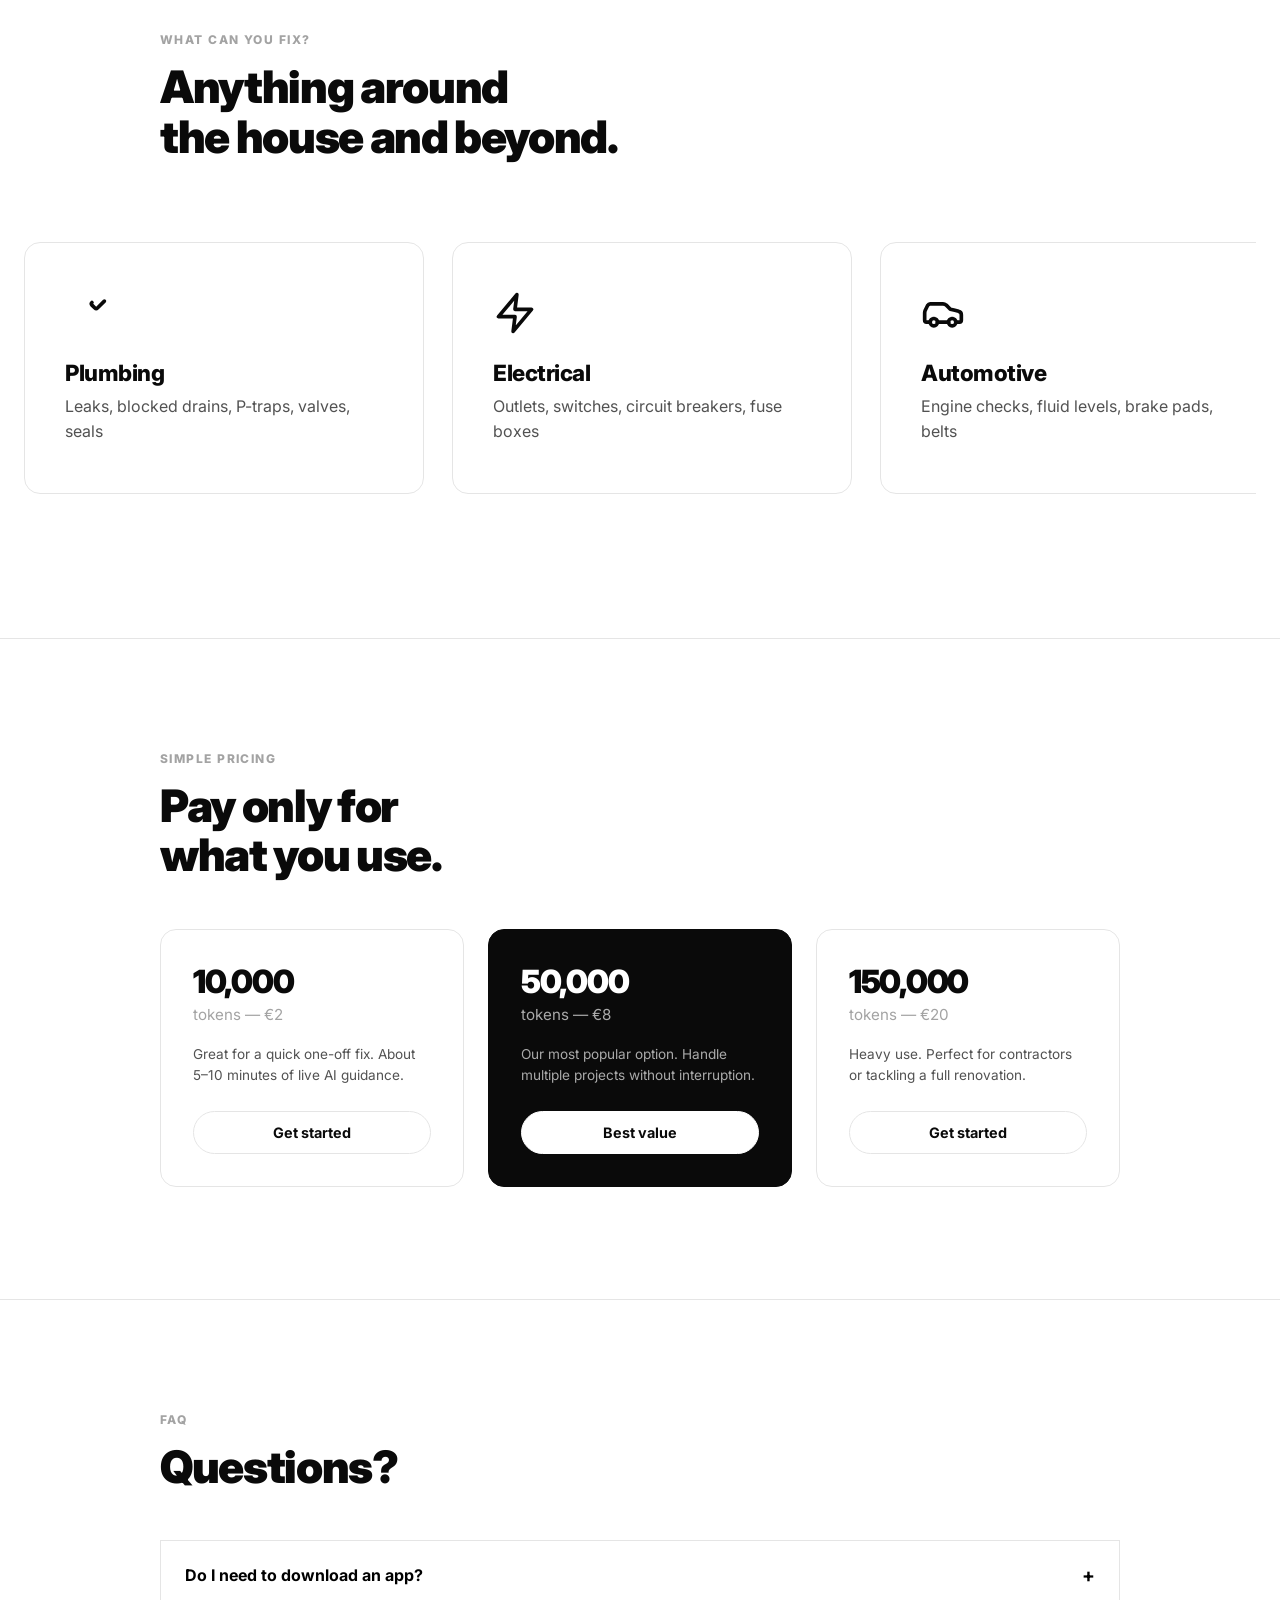
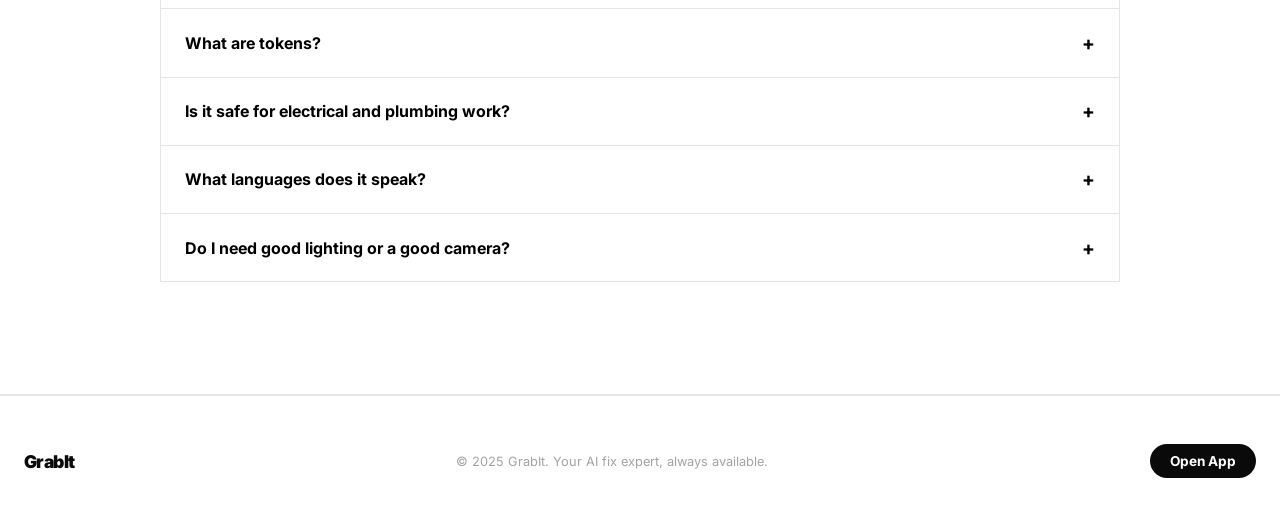
==== commit 5107dffd: "logo and favicon" ====
--- a/frontend/index.html
+++ b/frontend/index.html
@@ -7,6 +7,7 @@
     <meta name="description"
         content="GrabIt — your real-time AI repair expert. Point your phone camera at any problem and get instant spoken guidance to fix it yourself.">
     <title>GrabIt — AI Fix Expert in Your Pocket</title>
+    <link rel="icon" type="image/png" href="./public/logo.png">
     <link rel="preconnect" href="https://fonts.googleapis.com">
     <link rel="preconnect" href="https://fonts.gstatic.com" crossorigin>
     <link href="https://fonts.googleapis.com/css2?family=Inter:wght=400;500;600;700;800;900&display=swap"
--- a/frontend/landind-style.css
+++ b/frontend/landind-style.css
@@ -53,7 +53,7 @@
 }
 
 .nav-logo img {
-    height: 1.25rem;
+    height: 3rem;
     width: auto;
     object-fit: contain;
 }
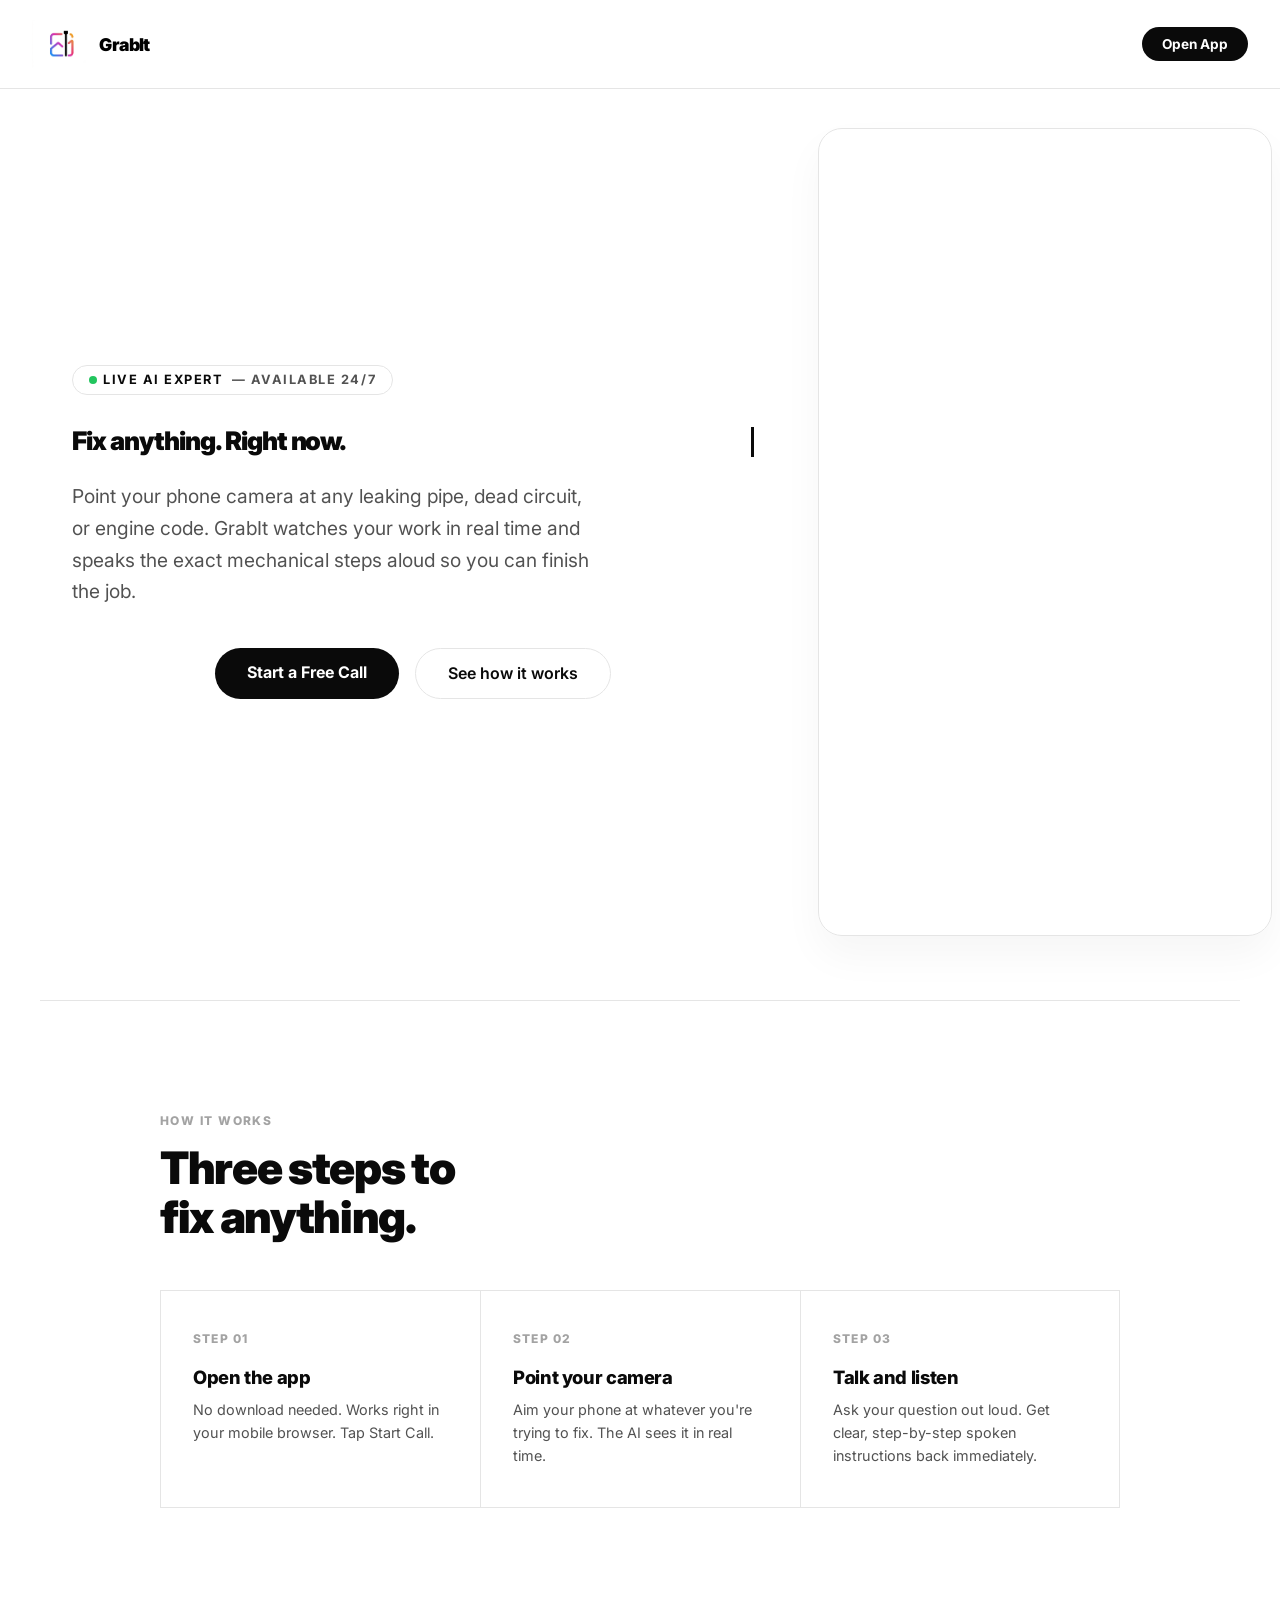
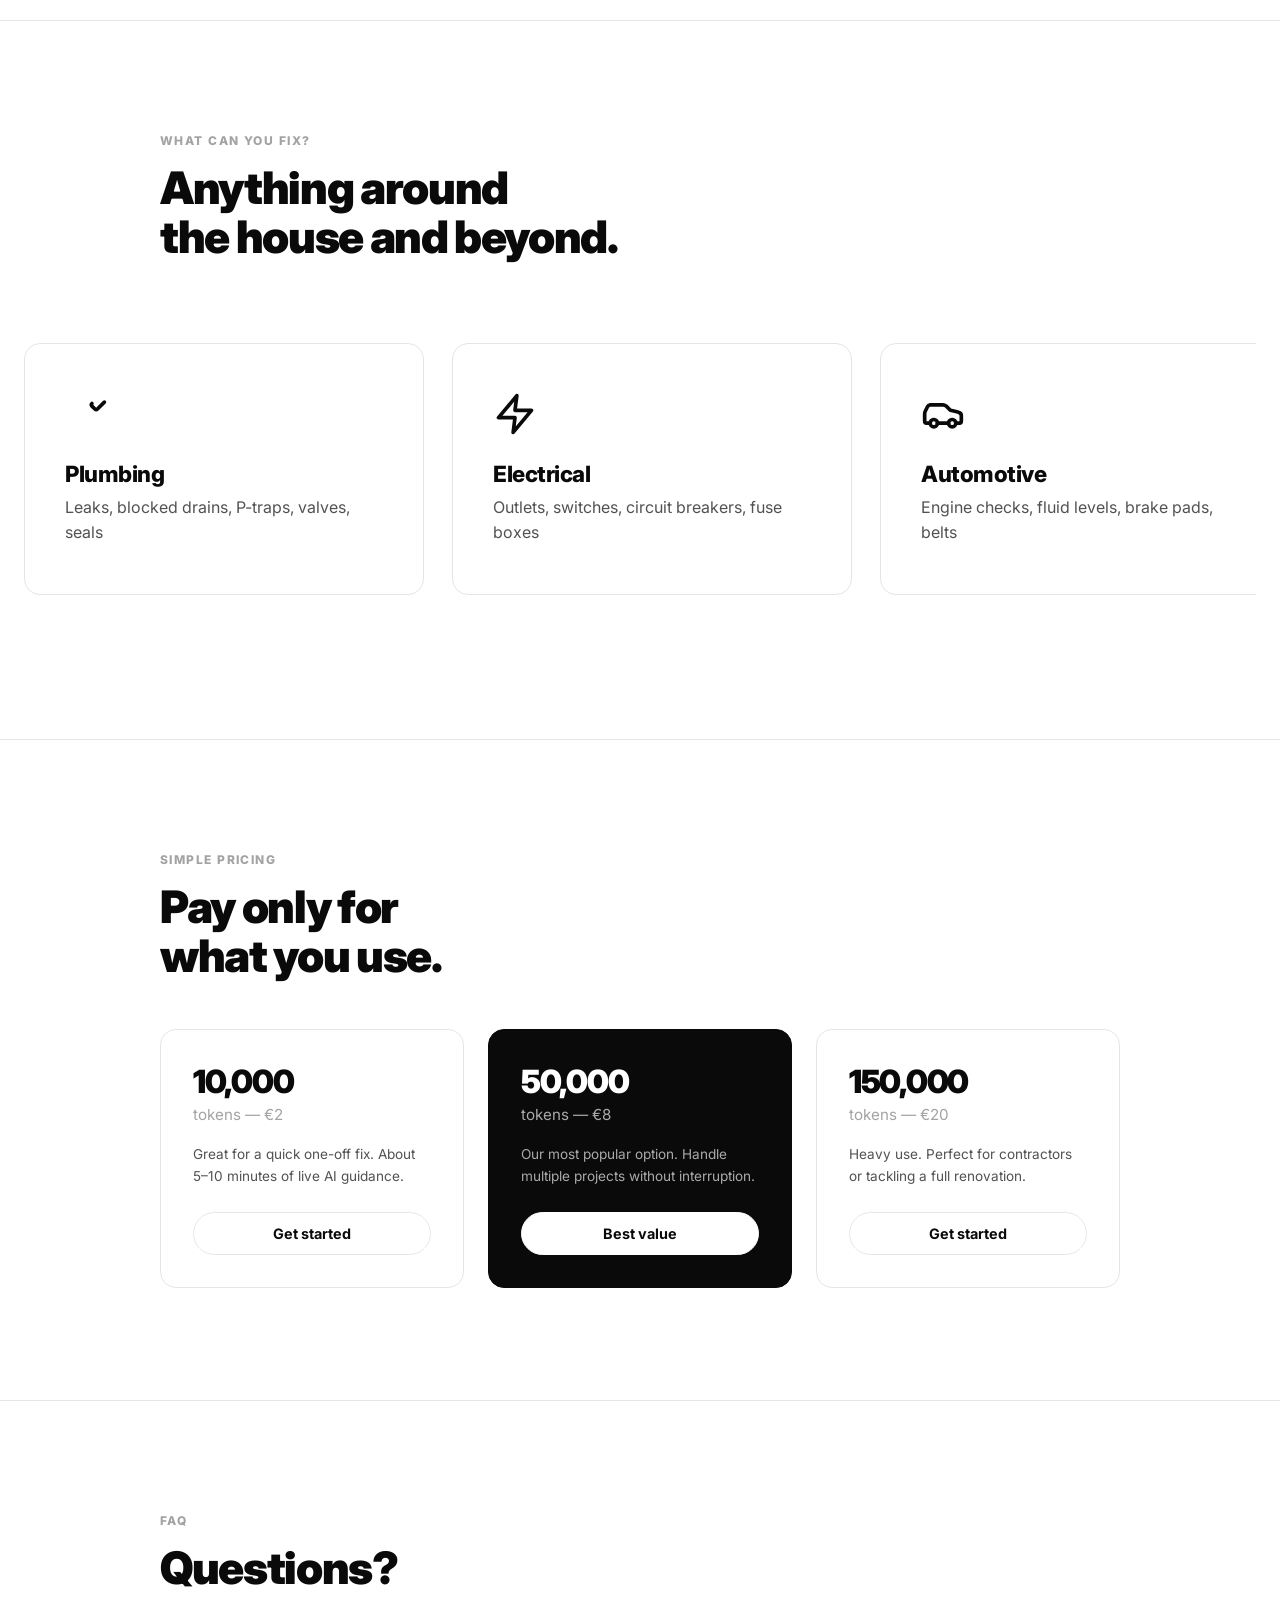
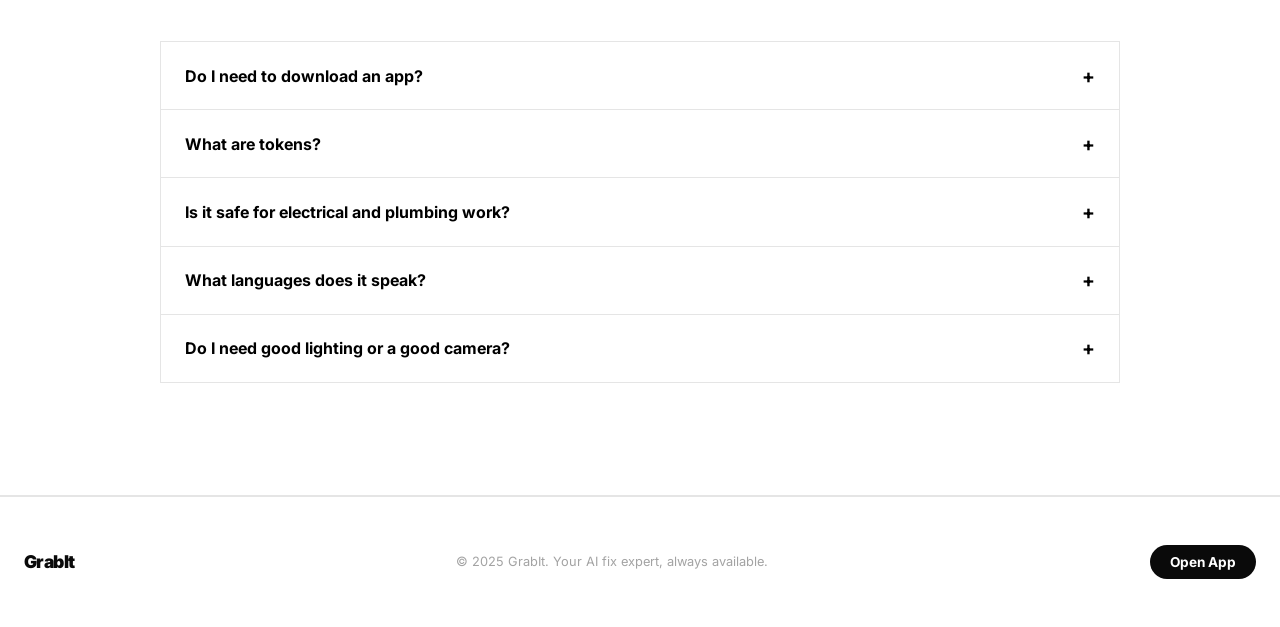
==== commit d79faee8: "new text video added" ====
--- a/frontend/index.html
+++ b/frontend/index.html
@@ -1,5 +1,33 @@
 <!DOCTYPE html>
 <html lang="en">
+
+<script>
+    document.addEventListener("DOMContentLoaded", () => {
+        const player = document.getElementById("hero-playlist-player");
+        let currentTrack = 1;
+        const maxTracks = 6;
+
+        if (player) {
+            player.addEventListener("ended", () => {
+                currentTrack++;
+                if (currentTrack > maxTracks) {
+                    currentTrack = 1; // Loops straight back to public/diy1.mp4
+                }
+
+                // Updates the file source dynamically string matching: diy1, diy2, diy3...
+                player.src = `./public/diy${currentTrack}.mp4`;
+
+                // Forces the browser to flush the old video stream pipeline and load the new file
+                player.load();
+
+                // Forces playback initiation on track swap
+                player.play().catch(error => {
+                    console.log("Autoplay waiting for user interaction:", error);
+                });
+            });
+        }
+    });
+</script>
 
 <head>
     <meta charset="UTF-8">
@@ -26,15 +54,24 @@
     </nav>
 
     <section class="hero animate-hero">
-        <div class="hero-eyebrow"><span>Live AI Expert</span> — Available 24/7</div>
-        <h1 class="typing-text">Fix anything. Right now.</h1>
-        <p class="hero-sub">
-            Point your phone camera at any broken thing — pipe, engine, wire, wall —
-            and our AI expert will guide you through the fix with live voice instructions.
-        </p>
-        <div class="hero-actions">
-            <a href="app.html" class="btn-primary">Start a Free Call</a>
-            <a href="#how" class="btn-ghost">See how it works</a>
+        <div class="hero-content">
+            <div class="hero-eyebrow"><span>Live AI Expert</span> — Available 24/7</div>
+            <h1 class="typing-text">Fix anything. Right now.</h1>
+            <p class="hero-sub">
+                Point your phone camera at any leaking pipe, dead circuit, or engine code. GrabIt watches your work in
+                real time and speaks the exact mechanical steps aloud so you can finish the job.
+            </p>
+            <div class="hero-actions">
+                <a href="app.html" class="btn-primary">Start a Free Call</a>
+                <a href="#how" class="btn-ghost">See how it works</a>
+            </div>
+        </div>
+
+        <div class="hero-video-wrapper">
+            <div class="video-overlay"></div>
+            <video id="hero-playlist-player" src="./public/diy1.mp4" autoplay muted playsinline>
+                Your browser does not support the video tag.
+            </video>
         </div>
     </section>
 
--- a/frontend/landind-style.css
+++ b/frontend/landind-style.css
@@ -132,15 +132,101 @@
 }
 
 /* ── HERO ────────────────────────────────── */
+/* ── UPDATED HERO ENGINE ─────────────────── */
+/* ── UPDATED HERO ENGINE ─────────────────── */
 .hero {
     min-height: 100vh;
-    display: flex;
-    flex-direction: column;
-    justify-content: center;
+    display: grid;
+    grid-template-columns: 60% 40%;
+    /* Strict structural layout allocations */
     align-items: center;
-    text-align: center;
-    padding: 8rem 1.5rem 4rem;
+    gap: 4rem;
+    max-width: 1200px;
+    margin: 0 auto;
+    padding: 8rem 2rem 4rem;
     border-bottom: 1px solid var(--gray-200);
+}
+
+/* ── VIDEO BRUTALIST WRAPPER ─────────────── */
+.hero-video-wrapper {
+    position: relative;
+    width: 100%;
+    /* Spans the entire width of the 40% grid column */
+    max-width: 100%;
+    /* Removes old absolute constraints */
+    aspect-ratio: 9 / 16;
+    /* Retains crisp native TikTok frame proportions */
+    margin: 0 auto;
+    border-radius: 24px;
+    overflow: hidden;
+    border: 1.5px solid var(--gray-200);
+    box-shadow: 0 20px 40px rgba(0, 0, 0, 0.04);
+}
+
+/* Side Darkening Vignette Filter Layer */
+.video-overlay {
+    position: absolute;
+    inset: 0;
+    z-index: 2;
+    background: linear-gradient(to right,
+            rgba(0, 0, 0, 0.45) 0%,
+            transparent 15%,
+            transparent 85%,
+            rgba(0, 0, 0, 0.45) 100__);
+    pointer-events: none;
+}
+
+.hero-video-wrapper video {
+    width: 100%;
+    height: 100%;
+    object-fit: cover;
+    z-index: 1;
+    display: block;
+}
+
+/* ── RESPONSIVE RESPACING ────────────────── */
+@media (max-width: 900px) {
+    .hero {
+        grid-template-columns: 1fr;
+        /* Stack vertically for mobile viewports */
+        gap: 3rem;
+        padding-top: 7rem;
+        text-align: center;
+    }
+
+    .hero-video-wrapper {
+        width: 100%;
+        max-width: 320px;
+        /* Restricts excessive height scaling on handheld screens */
+    }
+}
+
+/* ── RESPONSIVE RESPACING ────────────────── */
+@media (max-width: 900px) {
+    .hero {
+        grid-template-columns: 1fr;
+        gap: 3rem;
+        padding-top: 7rem;
+        text-align: center;
+    }
+
+    .hero-content {
+        align-items: center;
+        text-align: center;
+    }
+
+    .typing-text {
+        margin: 0 auto 1.5rem;
+    }
+
+    .hero-actions {
+        justify-content: center;
+    }
+
+    .hero-video-wrapper {
+        max-width: 40%;
+        /* Scales neatly downward on tablets and mobile screens */
+    }
 }
 
 .animate-hero .hero-eyebrow,
@@ -180,7 +266,7 @@
 
 /* Pure CSS Typing Heading Layout */
 .typing-text {
-    font-size: clamp(2rem, 5vw, 4.5rem);
+    font-size: clamp(1rem, 2vw, 4.5rem);
     font-weight: 900;
     letter-spacing: -0.04em;
     line-height: 1.1;
@@ -367,8 +453,8 @@
 }
 
 .use-case:hover {
-    background: var(--black);
-    color: var(--white);
+    background: var(--white);
+    color: var(--black);
     transform: translateY(-4px);
 }
 
@@ -377,6 +463,10 @@
     height: 44px;
     margin-bottom: 20px;
     color: inherit;
+}
+
+.use-case-svg:hover {
+    color: var(--black);
 }
 
 .use-case h3 {
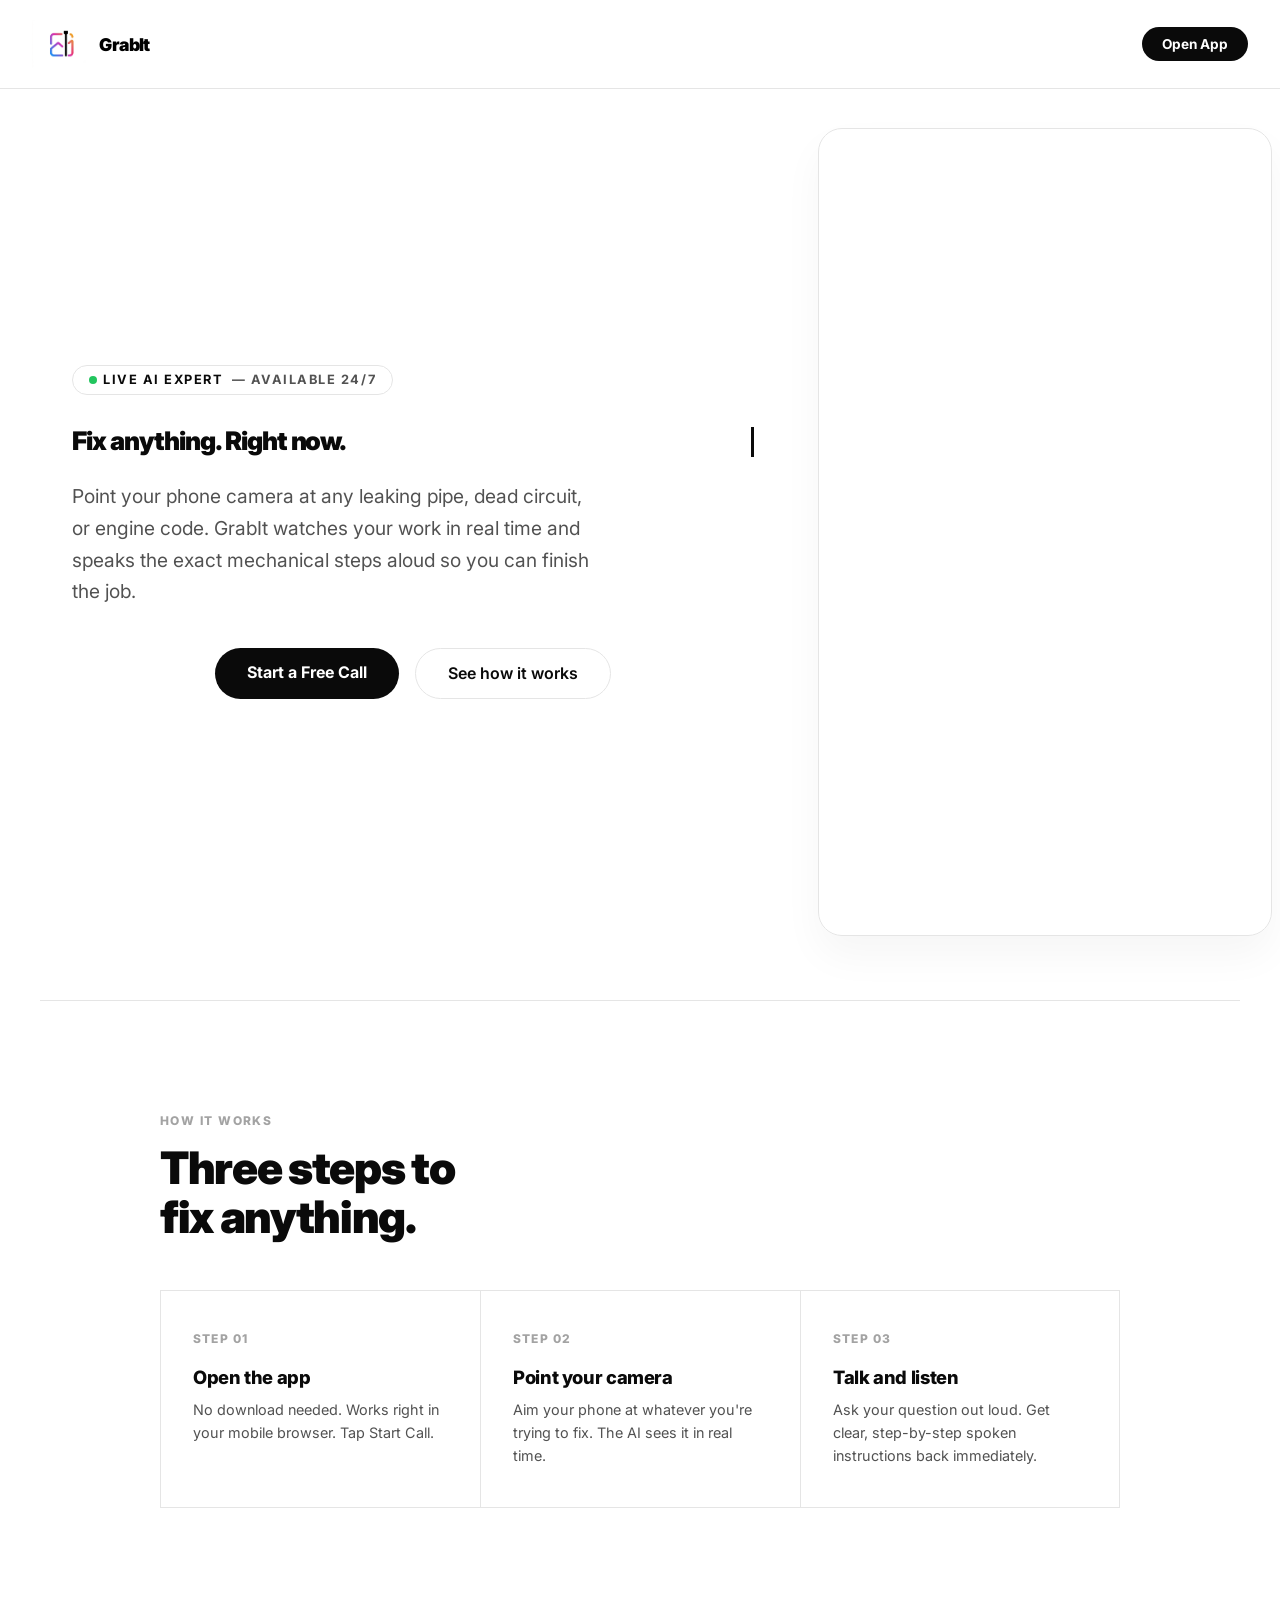
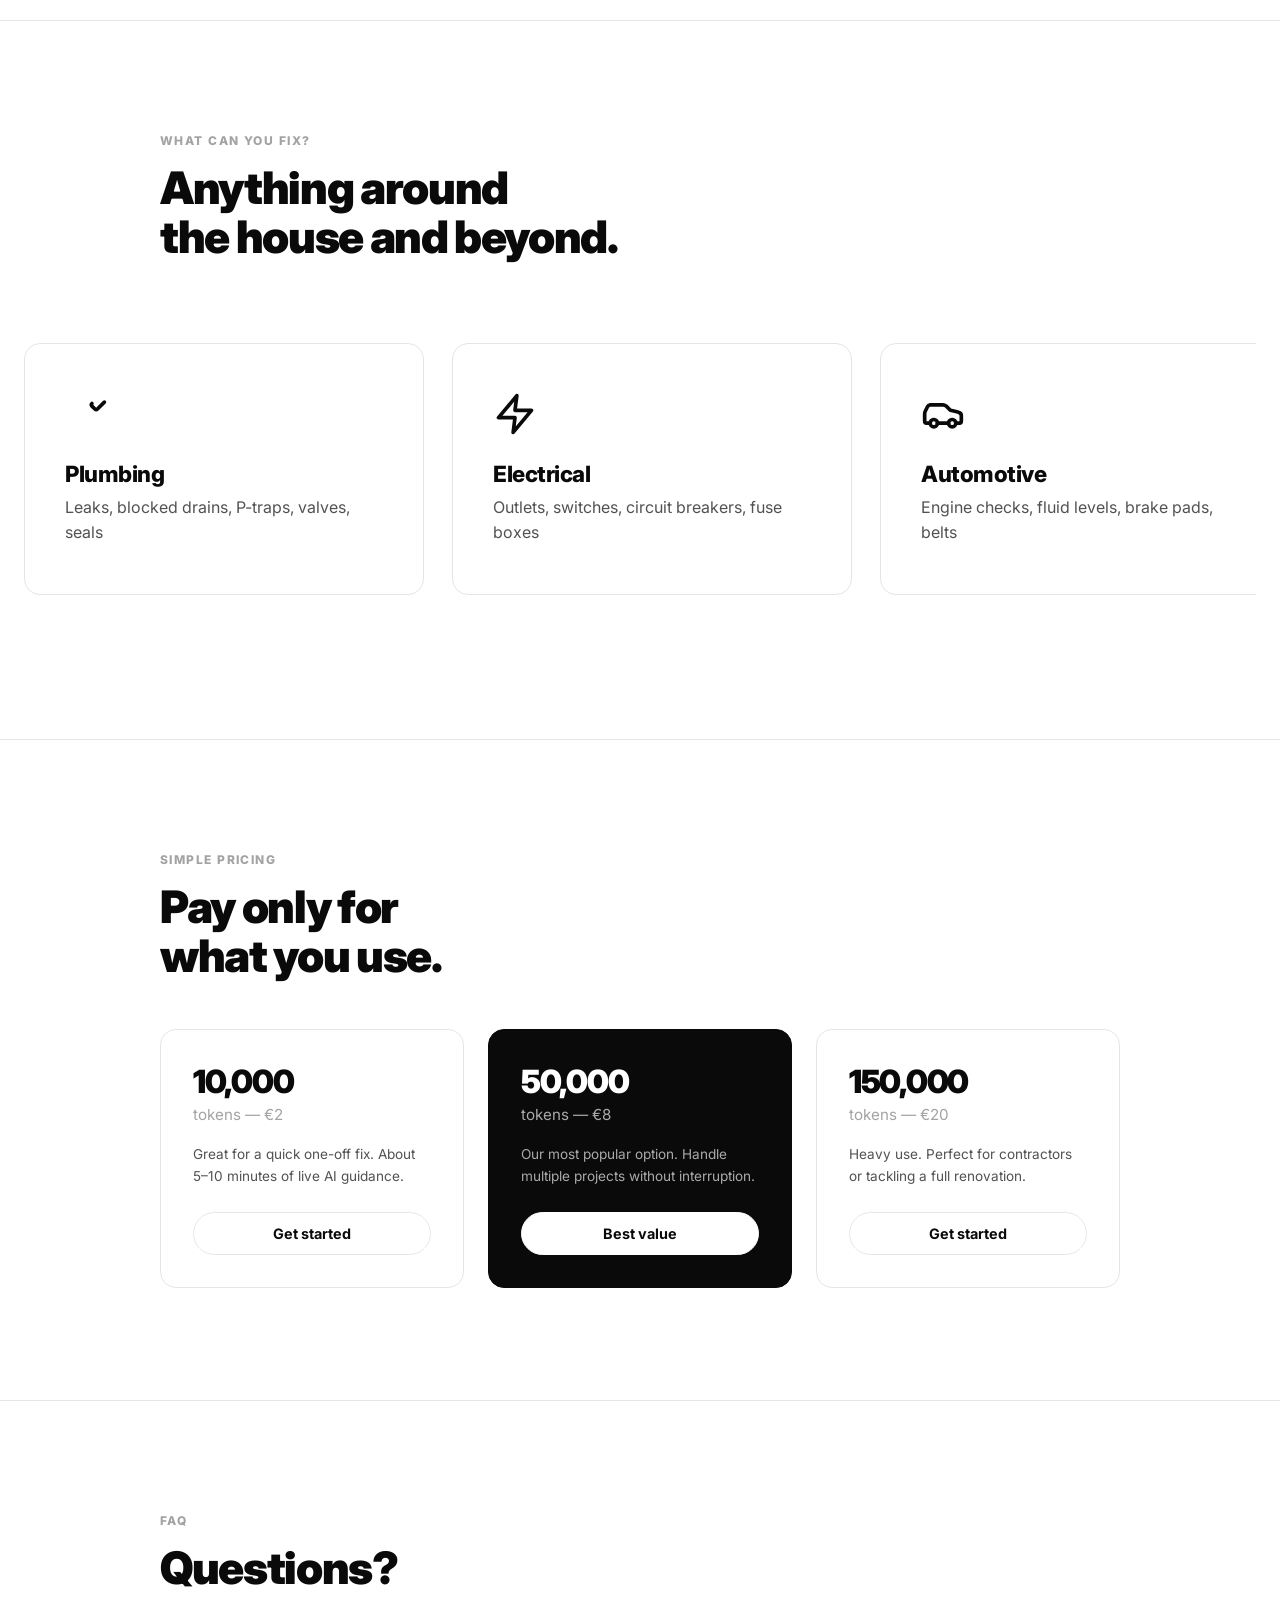
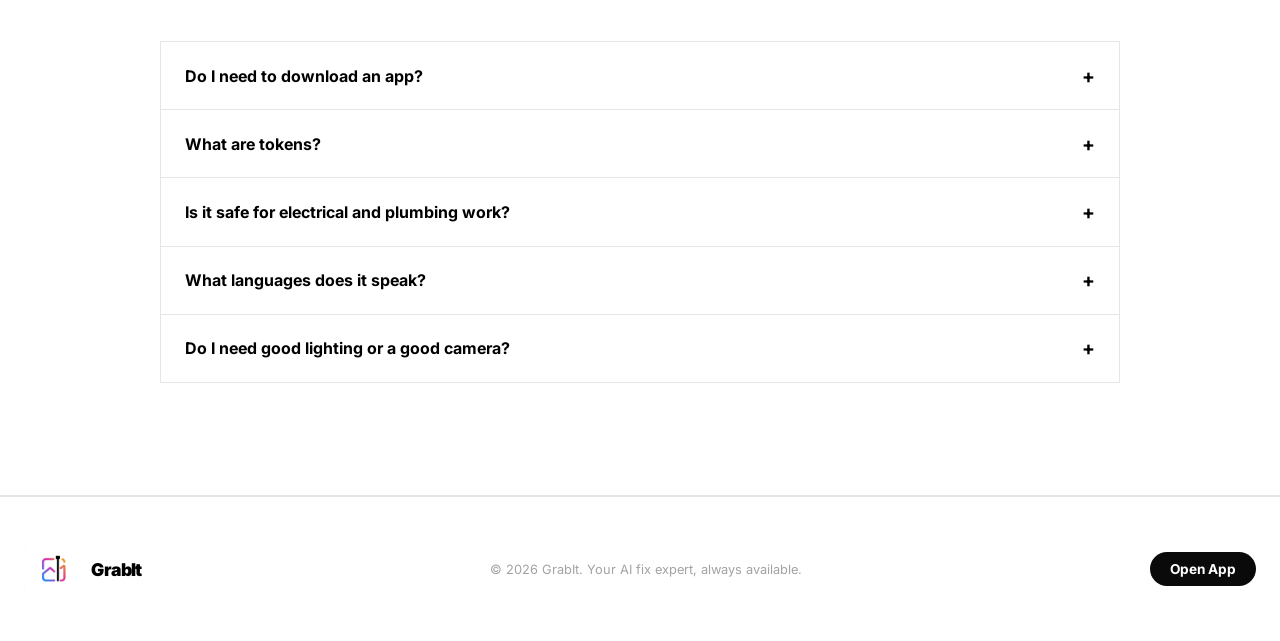
==== commit 30580a70: "vid" ====
--- a/frontend/index.html
+++ b/frontend/index.html
@@ -305,8 +305,8 @@
     </section>
 
     <footer>
-        <div class="footer-logo">GrabIt</div>
-        <div class="footer-note">© 2025 GrabIt. Your AI fix expert, always available.</div>
+        <div class="footer-logo nav-logo"> <img src="./public/logo.png" alt="Logo"> GrabIt</div>
+        <div class="footer-note">© 2026 GrabIt. Your AI fix expert, always available.</div>
         <a href="app.html" class="nav-cta" style="font-size:0.85rem;">Open App</a>
     </footer>
 
